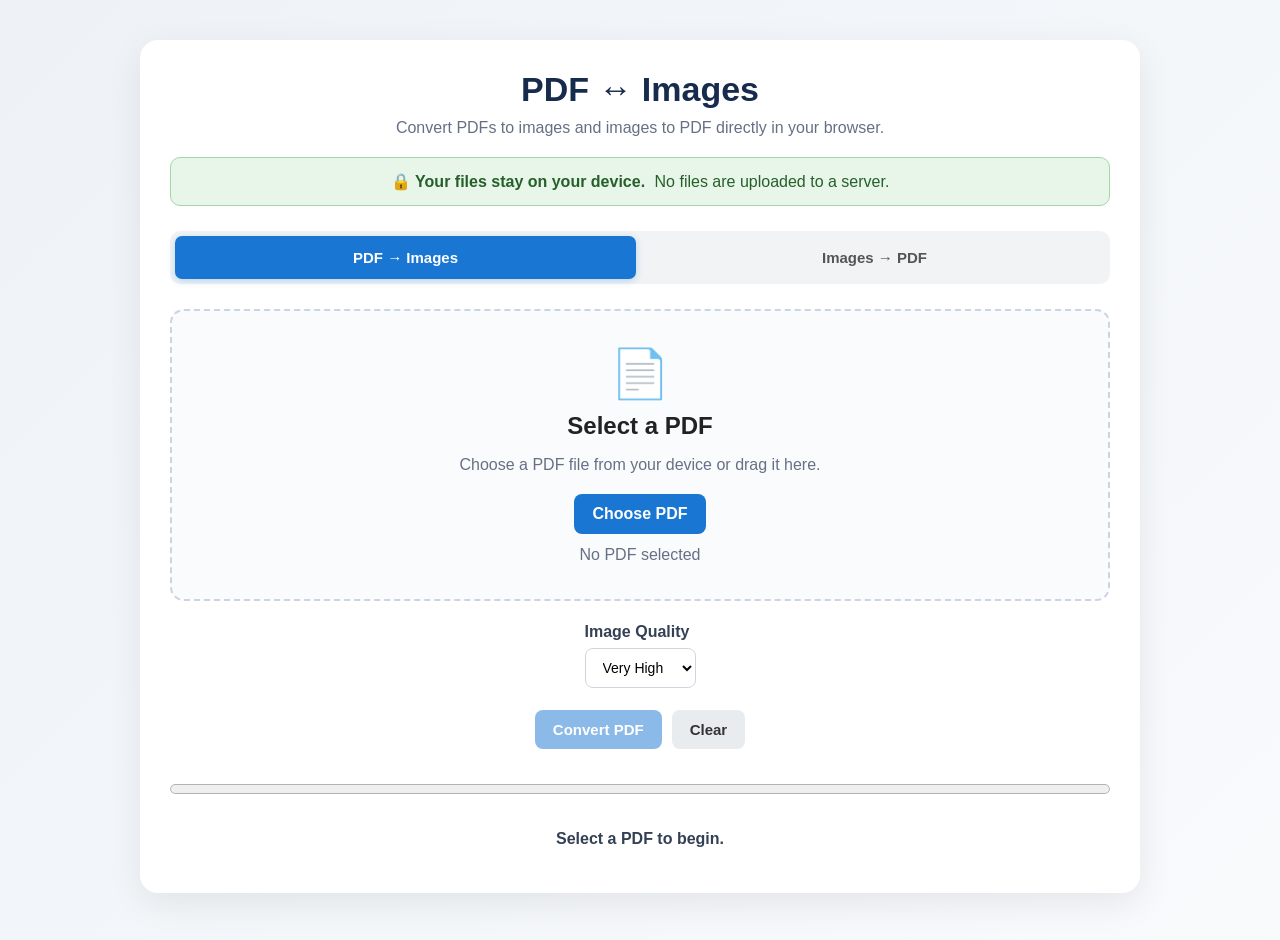
==== converter.html @ 0f1dabae "Adding a option for PDF to IMG, & vice versa" ====
<!doctype html>
<html lang="en">
  <head>
    <meta charset="UTF-8" />
    <meta name="viewport" content="width=device-width, initial-scale=1.0" />

    <title>PDF ↔ Images — Offline Converter</title>

    <link rel="stylesheet" href="./converter.css" />
  </head>

  <body>
    <div class="container">
      <header>
        <h1>PDF ↔ Images</h1>

        <p class="subtitle">
          Convert PDFs to images and images to PDF directly in your browser.
        </p>

        <div class="privacy">
          🔒 <strong>Your files stay on your device.</strong>
          <span>No files are uploaded to a server.</span>
        </div>
      </header>

      <!-- MODE TABS -->

      <div class="tabs">
        <button class="tab active" id="pdfToImagesTab">PDF → Images</button>

        <button class="tab" id="imagesToPdfTab">Images → PDF</button>
      </div>

      <!-- ========================================= -->
      <!-- PDF TO IMAGES -->
      <!-- ========================================= -->

      <section id="pdfToImagesSection">
        <div class="upload-box pdf-drop-zone" id="pdfDropZone">
          <div class="upload-icon">📄</div>

          <h2>Select a PDF</h2>

          <p>Choose a PDF file from your device or drag it here.</p>

          <input type="file" id="pdfFile" accept="application/pdf" />

          <label for="pdfFile" class="file-button">Choose PDF</label>

          <div id="pdfFileName" class="file-name">No PDF selected</div>
        </div>

        <div class="settings">
          <label>
            Image Quality

            <select id="scale">
              <option value="1">Normal</option>

              <option value="1.5">High</option>

              <option value="2" selected>Very High</option>

              <option value="3">Ultra High</option>
            </select>
          </label>
        </div>

        <div class="actions">
          <button id="convertBtn" class="primary" disabled>Convert PDF</button>

          <button id="clearBtn" class="secondary">Clear</button>
        </div>

        <progress id="progress" value="0" max="100"></progress>

        <div id="status">Select a PDF to begin.</div>

        <div id="output"></div>
      </section>

      <!-- ========================================= -->
      <!-- IMAGES TO PDF -->
      <!-- ========================================= -->

      <section id="imagesToPdfSection" class="hidden">
        <div class="upload-box image-drop-zone" id="imageDropZone">
          <div class="upload-icon">🖼️</div>

          <h2>Drop Images Here</h2>

          <p>
            Drag and drop your images here, or choose files from your device.
          </p>

          <input
            type="file"
            id="imageFiles"
            accept="image/png,image/jpeg,image/webp"
            multiple
          />

          <label for="imageFiles" class="file-button"> Choose Images </label>

          <div id="imageFileName" class="file-name">No images selected</div>
        </div>

        <!-- IMAGE PDF SETTINGS -->

        <div class="pdf-settings">
          <div class="setting">
            <label for="pageSize"> Page Size </label>

            <select id="pageSize">
              <option value="a4" selected>A4</option>

              <option value="letter">Letter</option>

              <option value="original">Original Image Size</option>
            </select>
          </div>

          <div class="setting">
            <label for="orientation"> Orientation </label>

            <select id="orientation">
              <option value="auto" selected>Auto</option>

              <option value="portrait">Portrait</option>

              <option value="landscape">Landscape</option>
            </select>
          </div>

          <div class="setting">
            <label for="margin"> Margin </label>

            <select id="margin">
              <option value="0">0 mm</option>

              <option value="5">5 mm</option>

              <option value="10" selected>10 mm</option>

              <option value="15">15 mm</option>

              <option value="20">20 mm</option>
            </select>
          </div>
        </div>

        <!-- IMAGE PREVIEWS -->

        <div class="image-list-header">
          <h2>
            Images
            <span id="imageCount">0</span>
          </h2>

          <p>Drag images to change their order.</p>
        </div>

        <div id="imageList" class="image-list">
          <div class="empty-images">No images selected.</div>
        </div>

        <div class="actions">
          <button id="createPdfBtn" class="primary" disabled>Create PDF</button>

          <button id="clearImagesBtn" class="secondary">Clear</button>
        </div>

        <div id="imagePdfStatus" class="status">Select images to begin.</div>
      </section>
    </div>

    <!-- jsPDF -->
    <script src="./lib/jspdf.umd.min.js"></script>

    <!-- Application -->
    <script type="module" src="./converter.js"></script>
  </body>
</html>
---- converter.css ----
* {
  box-sizing: border-box;
}

body {
  margin: 0;
  font-family: Arial, Helvetica, sans-serif;

  background: linear-gradient(135deg, #eef2f7, #f8fafc);

  color: #222;

  min-height: 100vh;
}

.container {
  width: min(100% - 30px, 1000px);

  margin: 40px auto;

  background: white;

  border-radius: 18px;

  padding: 30px;

  box-shadow: 0 10px 35px rgba(0, 0, 0, 0.08);
}

/* HEADER */

header {
  text-align: center;

  margin-bottom: 25px;
}

h1 {
  margin: 0;

  font-size: 34px;

  color: #172b4d;
}

.subtitle {
  margin: 10px 0 20px;

  color: #667085;
}

.privacy {
  background: #e8f5e9;

  border: 1px solid #a5d6a7;

  padding: 14px;

  border-radius: 10px;

  color: #256029;
}

.privacy span {
  margin-left: 5px;
}

/* TABS */

.tabs {
  display: flex;

  gap: 8px;

  padding: 5px;

  background: #f1f3f5;

  border-radius: 10px;

  margin-bottom: 25px;
}

.tab {
  flex: 1;

  border: none;

  background: transparent;

  color: #555;

  padding: 13px;

  border-radius: 7px;

  font-size: 15px;

  font-weight: bold;

  cursor: pointer;
}

.tab.active {
  background: #1976d2;

  color: white;

  box-shadow: 0 2px 7px rgba(25, 118, 210, 0.25);
}

/* UPLOAD BOX */

.upload-box {
  border: 2px dashed #cbd5e1;

  border-radius: 14px;

  padding: 35px 20px;

  text-align: center;

  background: #fafbfc;

  transition: 0.2s;
}

.upload-box:hover {
  border-color: #1976d2;

  background: #f8fbff;
}

.upload-icon {
  font-size: 48px;

  margin-bottom: 10px;
}

.upload-box h2 {
  margin: 5px 0 8px;
}

.upload-box p {
  color: #667085;

  margin-bottom: 20px;
}

/* HIDE NATIVE FILE INPUT */

input[type="file"] {
  display: none;
}

.file-button {
  display: inline-block;

  padding: 11px 18px;

  border-radius: 8px;

  background: #1976d2;

  color: white;

  font-weight: bold;

  cursor: pointer;
}

.file-button:hover {
  background: #125ca8;
}

.file-name {
  margin-top: 12px;

  color: #667085;

  word-break: break-word;
}

/* SETTINGS */

.settings,
.pdf-settings {
  display: flex;

  flex-wrap: wrap;

  justify-content: center;

  gap: 15px;

  margin: 22px 0;
}

.setting,
.settings label {
  display: flex;

  flex-direction: column;

  gap: 7px;

  font-weight: bold;

  color: #344054;
}

select {
  padding: 10px 13px;

  border: 1px solid #d0d5dd;

  border-radius: 8px;

  background: white;

  font-size: 14px;
}

/* BUTTONS */

.actions {
  display: flex;

  justify-content: center;

  gap: 10px;

  margin: 20px 0;

  flex-wrap: wrap;
}

button {
  font-family: inherit;
}

.primary,
.secondary {
  border: none;

  padding: 11px 18px;

  border-radius: 8px;

  font-size: 15px;

  font-weight: bold;

  cursor: pointer;
}

.primary {
  background: #1976d2;

  color: white;
}

.primary:hover {
  background: #125ca8;
}

.secondary {
  background: #e9ecef;

  color: #333;
}

.secondary:hover {
  background: #dfe3e7;
}

button:disabled {
  opacity: 0.5;

  cursor: not-allowed;
}

/* PROGRESS */

progress {
  width: 100%;

  height: 20px;

  margin: 10px 0 15px;

  accent-color: #1976d2;
}

/* STATUS */

#status,
.status {
  text-align: center;

  margin: 15px 0;

  font-weight: bold;

  color: #344054;
}

/* PDF OUTPUT */

.page {
  border: 1px solid #e0e0e0;

  border-radius: 10px;

  margin: 15px 0;

  padding: 15px;

  background: #fafafa;
}

.page-title {
  font-weight: bold;

  margin-bottom: 10px;

  color: #344054;
}

.page img {
  max-width: 100%;

  display: block;

  margin: auto;

  border: 1px solid #ddd;
}

.download {
  display: inline-block;

  margin-top: 12px;

  padding: 9px 13px;

  background: #388e3c;

  color: white;

  text-decoration: none;

  border-radius: 6px;

  font-weight: bold;
}

.download:hover {
  background: #2e7d32;
}

/* IMAGE LIST */

.image-list-header {
  margin-top: 30px;

  text-align: center;
}

.image-list-header h2 {
  margin-bottom: 5px;
}

.image-list-header p {
  color: #667085;
}

#imageCount {
  display: inline-flex;

  justify-content: center;

  align-items: center;

  min-width: 27px;

  height: 27px;

  padding: 0 7px;

  border-radius: 50%;

  background: #1976d2;

  color: white;

  font-size: 13px;
}

.image-list {
  display: grid;

  grid-template-columns: repeat(auto-fill, minmax(190px, 1fr));

  gap: 15px;

  margin-top: 20px;
}

.image-card {
  position: relative;

  background: #fff;

  border: 1px solid #ddd;

  border-radius: 10px;

  padding: 10px;

  cursor: grab;

  transition:
    transform 0.15s,
    box-shadow 0.15s;
}

.image-card:active {
  cursor: grabbing;
}

.image-card.dragging {
  opacity: 0.45;

  transform: scale(0.98);
}

.image-card:hover {
  box-shadow: 0 5px 15px rgba(0, 0, 0, 0.08);
}

.image-card img {
  width: 100%;

  height: 180px;

  object-fit: contain;

  background: #f5f5f5;

  border-radius: 7px;

  display: block;
}

.image-info {
  display: flex;

  justify-content: space-between;

  align-items: center;

  gap: 5px;

  margin-top: 9px;
}

.image-number {
  font-weight: bold;

  color: #344054;
}

.image-name {
  flex: 1;

  overflow: hidden;

  white-space: nowrap;

  text-overflow: ellipsis;

  color: #667085;

  font-size: 12px;
}

.remove-image {
  border: none;

  background: #ffebee;

  color: #c62828;

  width: 30px;

  height: 30px;

  border-radius: 6px;

  cursor: pointer;

  font-size: 16px;

  font-weight: bold;
}

.remove-image:hover {
  background: #ffcdd2;
}

.empty-images {
  grid-column: 1 / -1;

  text-align: center;

  padding: 35px;

  border: 1px dashed #ccc;

  border-radius: 10px;

  color: #888;
}

/* HIDDEN */

.hidden {
  display: none !important;
}

/* RESPONSIVE */

@media (max-width: 600px) {
  .container {
    margin: 15px auto;

    padding: 18px;
  }

  h1 {
    font-size: 28px;
  }

  .privacy span {
    display: block;

    margin-top: 5px;
  }

  .tabs {
    flex-direction: column;
  }

  .image-list {
    grid-template-columns: repeat(2, minmax(0, 1fr));
  }

  .image-card img {
    height: 140px;
  }
}

/* ==========================================
   IMAGE DRAG & DROP
   ========================================== */

.image-drop-zone {
  transition:
    border-color 0.2s ease,
    background-color 0.2s ease,
    transform 0.2s ease;
}

.image-drop-zone.drag-over {
  border-color: #1976d2;

  background: #eaf4ff;

  transform: scale(1.01);

  box-shadow: 0 0 0 4px rgba(25, 118, 210, 0.1);
}

.image-drop-zone.drag-over .upload-icon {
  transform: scale(1.15);
}

.image-drop-zone .upload-icon {
  transition: transform 0.2s ease;
}

.rotation-label {
  min-width: 42px;
  text-align: center;
  font-size: 12px;
  color: #666;
  font-weight: bold;
}

.rotate-image {
  width: 32px;
  height: 32px;
  padding: 0;
  border: none;
  border-radius: 6px;
  background: #1976d2;
  color: white;
  font-size: 20px;
  cursor: pointer;
  display: flex;
  align-items: center;
  justify-content: center;
}

.rotate-image:hover {
  background: #125ca8;
}

.remove-image {
  width: 32px;
  height: 32px;
}

/* ==========================================
   PDF DRAG & DROP
   ========================================== */

.pdf-drop-zone {
  transition:
    border-color 0.2s ease,
    background-color 0.2s ease,
    transform 0.2s ease,
    box-shadow 0.2s ease;
}

.pdf-drop-zone.drag-over {
  border-color: #1976d2;
  background: #eaf4ff;
  transform: scale(1.01);
  box-shadow: 0 0 0 4px rgba(25, 118, 210, 0.1);
}

.pdf-drop-zone.drag-over .upload-icon {
  transform: scale(1.15);
}

.pdf-drop-zone .upload-icon {
  transition: transform 0.2s ease;
}
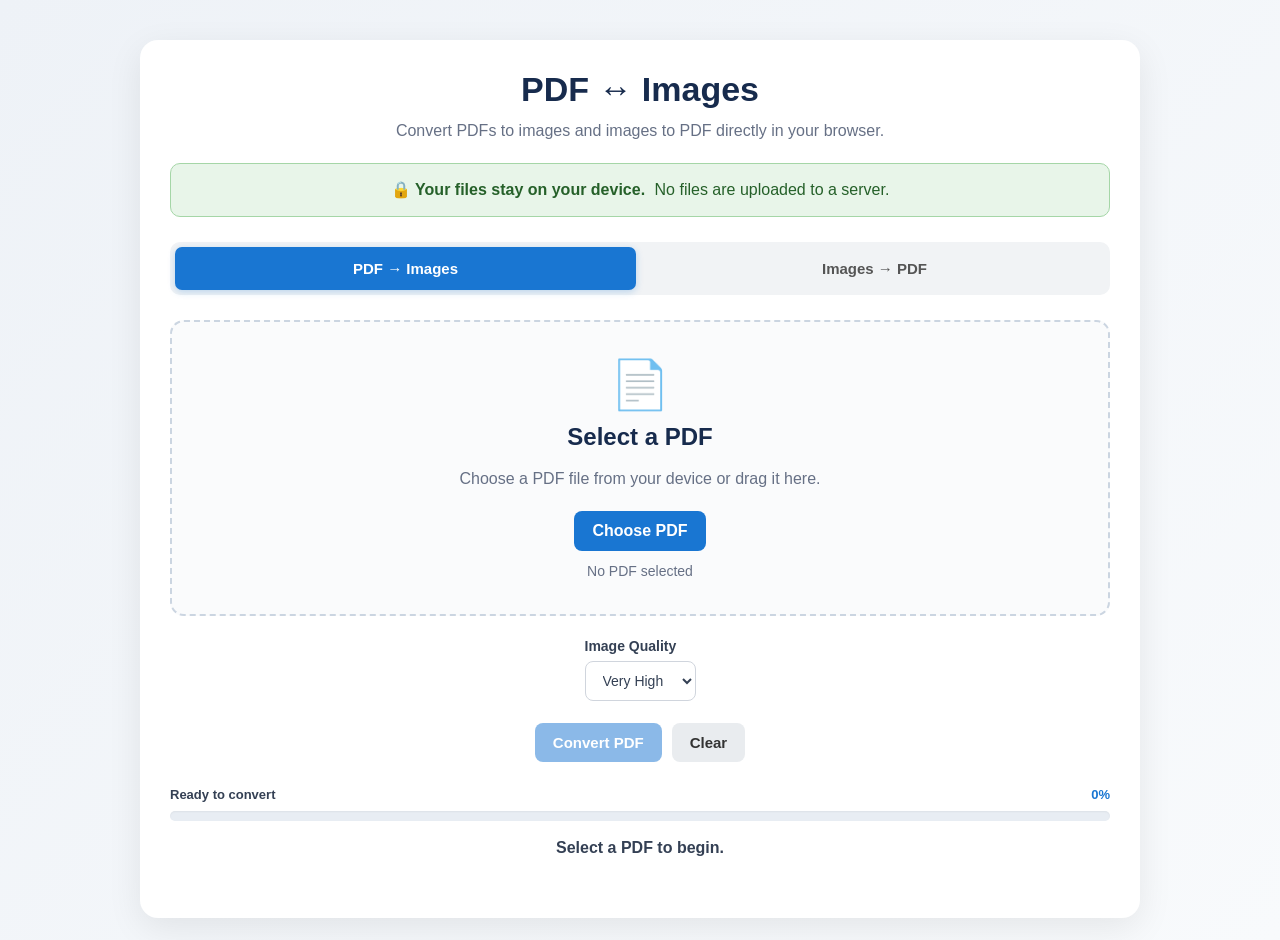
==== commit ca00b4f8: "Added Crop Options. v3.0.1" ====
--- a/converter.html
+++ b/converter.html
@@ -57,11 +57,8 @@
 
             <select id="scale">
               <option value="1">Normal</option>
-
               <option value="1.5">High</option>
-
               <option value="2" selected>Very High</option>
-
               <option value="3">Ultra High</option>
             </select>
           </label>
@@ -73,9 +70,18 @@
           <button id="clearBtn" class="secondary">Clear</button>
         </div>
 
-        <progress id="progress" value="0" max="100"></progress>
-
-        <div id="status">Select a PDF to begin.</div>
+        <div class="conversion-progress">
+          <div class="progress-header">
+            <span id="progressLabel">Ready to convert</span>
+            <span id="progressPercent">0%</span>
+          </div>
+
+          <div class="progress-track">
+            <div id="progressBar" class="progress-bar"></div>
+          </div>
+
+          <div id="status">Select a PDF to begin.</div>
+        </div>
 
         <div id="output"></div>
       </section>
@@ -110,41 +116,33 @@
 
         <div class="pdf-settings">
           <div class="setting">
-            <label for="pageSize"> Page Size </label>
+            <label for="pageSize">Page Size</label>
 
             <select id="pageSize">
               <option value="a4" selected>A4</option>
-
               <option value="letter">Letter</option>
-
               <option value="original">Original Image Size</option>
             </select>
           </div>
 
           <div class="setting">
-            <label for="orientation"> Orientation </label>
+            <label for="orientation">Orientation</label>
 
             <select id="orientation">
               <option value="auto" selected>Auto</option>
-
               <option value="portrait">Portrait</option>
-
               <option value="landscape">Landscape</option>
             </select>
           </div>
 
           <div class="setting">
-            <label for="margin"> Margin </label>
+            <label for="margin">Margin</label>
 
             <select id="margin">
-              <option value="0">0 mm</option>
-
+              <option value="0" selected>0 mm</option>
               <option value="5">5 mm</option>
-
-              <option value="10" selected>10 mm</option>
-
+              <option value="10">10 mm</option>
               <option value="15">15 mm</option>
-
               <option value="20">20 mm</option>
             </select>
           </div>
@@ -158,7 +156,10 @@
             <span id="imageCount">0</span>
           </h2>
 
-          <p>Drag images to change their order.</p>
+          <p>
+            Drag images to change their order. Click <strong>Crop</strong> to
+            adjust the visible area.
+          </p>
         </div>
 
         <div id="imageList" class="image-list">
@@ -172,13 +173,173 @@
         </div>
 
         <div id="imagePdfStatus" class="status">Select images to begin.</div>
+
+        <div class="conversion-progress">
+          <div class="progress-header">
+            <span id="imageProgressLabel">Ready to create PDF</span>
+            <span id="imageProgressPercent">0%</span>
+          </div>
+
+          <div class="progress-track">
+            <div id="imageProgressBar" class="progress-bar"></div>
+          </div>
+
+          <div id="imageProgressStatus">Select images to begin.</div>
+        </div>
+
+        <!-- ========================================= -->
+        <!-- GENERATED PDF PREVIEW -->
+        <!-- ========================================= -->
+
+        <section id="pdfResultSection" class="pdf-result-section hidden">
+          <div class="pdf-result-header">
+            <h2>PDF Preview</h2>
+
+            <p id="resultDescription">
+              Check the generated PDF before downloading.
+            </p>
+          </div>
+
+          <div id="pdfViewer" class="pdf-viewer"></div>
+
+          <div class="pdf-result-actions">
+            <button id="downloadPdfButton" class="primary">
+              ↓ Download PDF
+            </button>
+
+            <button id="editPdfButton" class="secondary">← Make Changes</button>
+          </div>
+        </section>
       </section>
     </div>
 
+    <!-- ========================================= -->
+    <!-- CROP MODAL -->
+    <!-- ========================================= -->
+
+    <div id="cropModal" class="modal hidden">
+      <div class="modal-backdrop"></div>
+
+      <div class="crop-modal">
+        <div class="modal-header">
+          <div>
+            <h2>Crop Image</h2>
+            <p id="cropImageName">Adjust the crop area.</p>
+          </div>
+
+          <button id="closeCropBtn" class="modal-close">×</button>
+        </div>
+
+        <div class="crop-help">
+          Drag the crop area or drag its corners and sides to resize it.
+        </div>
+
+        <div class="crop-stage">
+          <div id="cropImageWrap" class="crop-image-wrap">
+            <img id="cropImage" alt="Crop preview" />
+
+            <div id="cropBox" class="crop-box">
+              <div class="crop-grid"></div>
+
+              <div class="crop-handle crop-nw" data-handle="nw"></div>
+              <div class="crop-handle crop-n" data-handle="n"></div>
+              <div class="crop-handle crop-ne" data-handle="ne"></div>
+
+              <div class="crop-handle crop-w" data-handle="w"></div>
+              <div class="crop-handle crop-e" data-handle="e"></div>
+
+              <div class="crop-handle crop-sw" data-handle="sw"></div>
+              <div class="crop-handle crop-s" data-handle="s"></div>
+              <div class="crop-handle crop-se" data-handle="se"></div>
+            </div>
+          </div>
+        </div>
+
+        <div class="crop-actions">
+          <button id="resetCropBtn" class="secondary">Reset Crop</button>
+
+          <div>
+            <button id="cancelCropBtn" class="secondary">Cancel</button>
+
+            <button id="applyCropBtn" class="primary">Apply Crop</button>
+          </div>
+        </div>
+      </div>
+    </div>
+
+    <!-- ========================================= -->
+    <!-- PDF PREVIEW MODAL -->
+    <!-- ========================================= -->
+
+    <div id="pdfPreviewModal" class="modal hidden">
+      <div class="modal-backdrop"></div>
+
+      <div class="pdf-preview-modal">
+        <div class="modal-header">
+          <div>
+            <h2>PDF Preview</h2>
+
+            <p>Check how your PDF will look before downloading.</p>
+          </div>
+
+          <button id="closePdfPreviewBtn" class="modal-close">×</button>
+        </div>
+
+        <div id="pdfPreviewStatus" class="pdf-preview-status">
+          Preparing preview...
+        </div>
+
+        <div id="pdfPreviewPages" class="pdf-preview-pages"></div>
+
+        <div class="pdf-preview-actions">
+          <button id="editPdfBtn" class="secondary">← Edit Images</button>
+
+          <button id="downloadPdfBtn" class="primary">Download PDF</button>
+        </div>
+      </div>
+    </div>
+
     <!-- jsPDF -->
+
     <script src="./lib/jspdf.umd.min.js"></script>
 
     <!-- Application -->
+
     <script type="module" src="./converter.js"></script>
+
+    <script>
+      function sendHeight() {
+        const container = document.querySelector(".container");
+
+        if (!container) return;
+
+        const height = Math.ceil(container.getBoundingClientRect().height);
+
+        window.parent.postMessage(
+          {
+            type: "converter-height",
+            height: height,
+          },
+          "*",
+        );
+      }
+
+      window.addEventListener("load", () => {
+        sendHeight();
+
+        setTimeout(sendHeight, 100);
+        setTimeout(sendHeight, 500);
+      });
+
+      const container = document.querySelector(".container");
+
+      if (container) {
+        const observer = new ResizeObserver(() => {
+          sendHeight();
+        });
+
+        observer.observe(container);
+      }
+    </script>
   </body>
 </html>
--- a/converter.css
+++ b/converter.css
@@ -1,9 +1,18 @@
+/* ============================================================
+   GLOBAL
+   ============================================================ */
+
 * {
   box-sizing: border-box;
 }
 
+html {
+  scroll-behavior: smooth;
+}
+
 body {
   margin: 0;
+
   font-family: Arial, Helvetica, sans-serif;
 
   background: linear-gradient(135deg, #eef2f7, #f8fafc);
@@ -12,6 +21,14 @@
 
   min-height: 100vh;
 }
+
+body.modal-open {
+  overflow: hidden;
+}
+
+/* ============================================================
+   MAIN CONTAINER
+   ============================================================ */
 
 .container {
   width: min(100% - 30px, 1000px);
@@ -27,7 +44,9 @@
   box-shadow: 0 10px 35px rgba(0, 0, 0, 0.08);
 }
 
-/* HEADER */
+/* ============================================================
+   HEADER
+   ============================================================ */
 
 header {
   text-align: center;
@@ -47,6 +66,8 @@
   margin: 10px 0 20px;
 
   color: #667085;
+
+  line-height: 1.5;
 }
 
 .privacy {
@@ -59,13 +80,17 @@
   border-radius: 10px;
 
   color: #256029;
+
+  line-height: 1.5;
 }
 
 .privacy span {
   margin-left: 5px;
 }
 
-/* TABS */
+/* ============================================================
+   TABS
+   ============================================================ */
 
 .tabs {
   display: flex;
@@ -99,6 +124,22 @@
   font-weight: bold;
 
   cursor: pointer;
+
+  transition:
+    background 0.2s ease,
+    color 0.2s ease,
+    box-shadow 0.2s ease,
+    transform 0.15s ease;
+}
+
+.tab:hover {
+  color: #1976d2;
+
+  background: #e8f1fb;
+}
+
+.tab:active {
+  transform: scale(0.98);
 }
 
 .tab.active {
@@ -109,7 +150,15 @@
   box-shadow: 0 2px 7px rgba(25, 118, 210, 0.25);
 }
 
-/* UPLOAD BOX */
+.tab.active:hover {
+  color: white;
+
+  background: #1976d2;
+}
+
+/* ============================================================
+   UPLOAD BOX
+   ============================================================ */
 
 .upload-box {
   border: 2px dashed #cbd5e1;
@@ -122,32 +171,50 @@
 
   background: #fafbfc;
 
-  transition: 0.2s;
+  transition:
+    border-color 0.2s ease,
+    background-color 0.2s ease,
+    transform 0.2s ease,
+    box-shadow 0.2s ease;
 }
 
 .upload-box:hover {
   border-color: #1976d2;
 
   background: #f8fbff;
+
+  box-shadow: 0 5px 20px rgba(25, 118, 210, 0.05);
 }
 
 .upload-icon {
   font-size: 48px;
 
   margin-bottom: 10px;
+
+  transition: transform 0.2s ease;
+}
+
+.upload-box:hover .upload-icon {
+  transform: translateY(-3px) scale(1.05);
 }
 
 .upload-box h2 {
   margin: 5px 0 8px;
+
+  color: #172b4d;
 }
 
 .upload-box p {
   color: #667085;
 
   margin-bottom: 20px;
-}
-
-/* HIDE NATIVE FILE INPUT */
+
+  line-height: 1.5;
+}
+
+/* ============================================================
+   FILE INPUT
+   ============================================================ */
 
 input[type="file"] {
   display: none;
@@ -167,10 +234,23 @@
   font-weight: bold;
 
   cursor: pointer;
+
+  transition:
+    background 0.2s ease,
+    transform 0.15s ease,
+    box-shadow 0.2s ease;
 }
 
 .file-button:hover {
   background: #125ca8;
+
+  box-shadow: 0 4px 10px rgba(25, 118, 210, 0.2);
+
+  transform: translateY(-1px);
+}
+
+.file-button:active {
+  transform: translateY(0);
 }
 
 .file-name {
@@ -179,9 +259,13 @@
   color: #667085;
 
   word-break: break-word;
-}
-
-/* SETTINGS */
+
+  font-size: 14px;
+}
+
+/* ============================================================
+   SETTINGS
+   ============================================================ */
 
 .settings,
 .pdf-settings {
@@ -207,6 +291,8 @@
   font-weight: bold;
 
   color: #344054;
+
+  font-size: 14px;
 }
 
 select {
@@ -219,9 +305,27 @@
   background: white;
 
   font-size: 14px;
-}
-
-/* BUTTONS */
+
+  color: #344054;
+
+  cursor: pointer;
+
+  outline: none;
+
+  transition:
+    border-color 0.2s ease,
+    box-shadow 0.2s ease;
+}
+
+select:focus {
+  border-color: #1976d2;
+
+  box-shadow: 0 0 0 3px rgba(25, 118, 210, 0.1);
+}
+
+/* ============================================================
+   BUTTONS
+   ============================================================ */
 
 .actions {
   display: flex;
@@ -252,6 +356,11 @@
   font-weight: bold;
 
   cursor: pointer;
+
+  transition:
+    background 0.2s ease,
+    transform 0.15s ease,
+    box-shadow 0.2s ease;
 }
 
 .primary {
@@ -260,8 +369,16 @@
   color: white;
 }
 
-.primary:hover {
+.primary:hover:not(:disabled) {
   background: #125ca8;
+
+  transform: translateY(-1px);
+
+  box-shadow: 0 4px 10px rgba(25, 118, 210, 0.2);
+}
+
+.primary:active:not(:disabled) {
+  transform: translateY(0);
 }
 
 .secondary {
@@ -270,29 +387,118 @@
   color: #333;
 }
 
-.secondary:hover {
+.secondary:hover:not(:disabled) {
   background: #dfe3e7;
+
+  transform: translateY(-1px);
 }
 
 button:disabled {
   opacity: 0.5;
 
   cursor: not-allowed;
-}
-
-/* PROGRESS */
-
-progress {
+
+  transform: none !important;
+
+  box-shadow: none !important;
+}
+
+/* ============================================================
+   CONVERSION PROGRESS
+   ============================================================ */
+
+.conversion-progress {
+  margin: 25px 0 10px;
+}
+
+.progress-header {
+  display: flex;
+
+  align-items: center;
+
+  justify-content: space-between;
+
+  gap: 15px;
+
+  margin-bottom: 9px;
+
+  font-size: 13px;
+
+  font-weight: 700;
+
+  color: #344054;
+}
+
+#progressPercent {
+  color: #1976d2;
+
+  font-variant-numeric: tabular-nums;
+
+  min-width: 38px;
+
+  text-align: right;
+}
+
+.progress-track {
+  position: relative;
+
   width: 100%;
 
-  height: 20px;
-
-  margin: 10px 0 15px;
-
-  accent-color: #1976d2;
-}
-
-/* STATUS */
+  height: 10px;
+
+  overflow: hidden;
+
+  border-radius: 999px;
+
+  background: #e8edf3;
+
+  box-shadow: inset 0 1px 2px rgba(0, 0, 0, 0.05);
+}
+
+.progress-bar {
+  position: relative;
+
+  width: 0;
+
+  height: 100%;
+
+  border-radius: inherit;
+
+  background: linear-gradient(90deg, #1565c0, #1976d2, #42a5f5, #1976d2);
+
+  background-size: 200% 100%;
+
+  transition: width 0.35s cubic-bezier(0.22, 1, 0.36, 1);
+
+  animation: progressShimmer 1.5s linear infinite;
+}
+
+.progress-bar::after {
+  content: "";
+
+  position: absolute;
+
+  top: 0;
+
+  bottom: 0;
+
+  width: 70px;
+
+  background: linear-gradient(
+    90deg,
+    transparent,
+    rgba(255, 255, 255, 0.45),
+    transparent
+  );
+
+  transform: translateX(-100%);
+
+  animation: progressGlow 1.2s linear infinite;
+}
+
+/* ============================================================
+   STATUS
+   ============================================================ */
 
 #status,
 .status {
@@ -303,63 +509,319 @@
   font-weight: bold;
 
   color: #344054;
-}
-
-/* PDF OUTPUT */
-
-.page {
-  border: 1px solid #e0e0e0;
-
-  border-radius: 10px;
-
-  margin: 15px 0;
-
-  padding: 15px;
-
-  background: #fafafa;
-}
-
-.page-title {
+
+  min-height: 22px;
+
+  line-height: 1.5;
+}
+
+.rendering-status {
+  display: inline-flex;
+
+  align-items: center;
+
+  justify-content: center;
+
+  gap: 8px;
+}
+
+.rendering-dot {
+  width: 8px;
+
+  height: 8px;
+
+  border-radius: 50%;
+
+  background: #1976d2;
+
+  animation: renderingPulse 1s ease-in-out infinite;
+}
+
+.success-status {
+  display: inline-flex;
+
+  align-items: center;
+
+  justify-content: center;
+
+  gap: 8px;
+
+  color: #2e7d32;
+}
+
+.success-icon {
+  display: inline-flex;
+
+  align-items: center;
+
+  justify-content: center;
+
+  width: 24px;
+
+  height: 24px;
+
+  border-radius: 50%;
+
+  background: #e8f5e9;
+
+  color: #2e7d32;
+
+  font-size: 14px;
+
+  animation: successPop 0.4s ease;
+}
+
+.error-status {
+  color: #c62828;
+}
+
+/* ============================================================
+   PDF → IMAGES OUTPUT
+   ============================================================ */
+
+#output {
+  display: grid;
+
+  grid-template-columns: repeat(auto-fill, minmax(230px, 1fr));
+
+  gap: 20px;
+
+  margin-top: 28px;
+
+  align-items: start;
+}
+
+.pdf-page-card {
+  position: relative;
+
+  overflow: hidden;
+
+  background: #ffffff;
+
+  border: 1px solid #e4e7ec;
+
+  border-radius: 16px;
+
+  box-shadow:
+    0 2px 6px rgba(16, 24, 40, 0.04),
+    0 8px 20px rgba(16, 24, 40, 0.05);
+
+  opacity: 0;
+
+  transform: translateY(18px) scale(0.97);
+
+  animation: pageCardIn 0.45s cubic-bezier(0.22, 1, 0.36, 1) forwards;
+
+  animation-delay: var(--animation-delay, 0ms);
+
+  transition:
+    transform 0.25s ease,
+    box-shadow 0.25s ease,
+    border-color 0.25s ease;
+}
+
+.pdf-page-card:hover {
+  transform: translateY(-5px);
+
+  border-color: #b7d7f7;
+
+  box-shadow:
+    0 8px 18px rgba(25, 118, 210, 0.08),
+    0 18px 35px rgba(16, 24, 40, 0.1);
+}
+
+.pdf-page-preview {
+  position: relative;
+
+  min-height: 300px;
+
+  padding: 14px;
+
+  display: flex;
+
+  align-items: center;
+
+  justify-content: center;
+
+  background: linear-gradient(135deg, #f8fafc, #eef2f7);
+
+  overflow: hidden;
+}
+
+.pdf-page-preview img {
+  display: block;
+
+  width: 100%;
+
+  max-height: 330px;
+
+  object-fit: contain;
+
+  background: white;
+
+  border-radius: 5px;
+
+  box-shadow: 0 2px 7px rgba(0, 0, 0, 0.12);
+
+  transition:
+    transform 0.3s ease,
+    box-shadow 0.3s ease;
+}
+
+.pdf-page-badge {
+  position: absolute;
+
+  top: 22px;
+
+  left: 22px;
+
+  padding: 5px 8px;
+
+  border-radius: 6px;
+
+  background: rgba(23, 43, 77, 0.88);
+
+  color: white;
+
+  font-size: 10px;
+
+  font-weight: 800;
+
+  letter-spacing: 0.7px;
+
+  backdrop-filter: blur(5px);
+
+  box-shadow: 0 2px 6px rgba(0, 0, 0, 0.12);
+}
+
+.pdf-page-overlay {
+  position: absolute;
+
+  inset: 0;
+
+  display: flex;
+
+  align-items: center;
+
+  justify-content: center;
+
+  background: rgba(23, 43, 77, 0.35);
+
+  color: white;
+
+  font-size: 14px;
+
   font-weight: bold;
 
-  margin-bottom: 10px;
-
-  color: #344054;
-}
-
-.page img {
-  max-width: 100%;
-
-  display: block;
-
-  margin: auto;
-
-  border: 1px solid #ddd;
-}
-
-.download {
-  display: inline-block;
-
-  margin-top: 12px;
-
-  padding: 9px 13px;
-
-  background: #388e3c;
+  opacity: 0;
+
+  transition: opacity 0.25s ease;
+
+  pointer-events: none;
+}
+
+.pdf-page-card:hover .pdf-page-overlay {
+  opacity: 1;
+}
+
+.pdf-page-info {
+  padding: 13px 14px 8px;
+}
+
+.pdf-page-title {
+  display: flex;
+
+  align-items: center;
+
+  gap: 7px;
+
+  font-size: 14px;
+
+  font-weight: 700;
+
+  color: #172b4d;
+}
+
+.pdf-page-subtitle {
+  margin-top: 4px;
+
+  color: #98a2b3;
+
+  font-size: 11px;
+}
+
+.page-check {
+  display: inline-flex;
+
+  align-items: center;
+
+  justify-content: center;
+
+  flex-shrink: 0;
+
+  width: 19px;
+
+  height: 19px;
+
+  border-radius: 50%;
+
+  background: #e8f5e9;
+
+  color: #2e7d32;
+
+  font-size: 11px;
+
+  animation: checkPop 0.35s ease;
+}
+
+.pdf-download {
+  display: flex;
+
+  align-items: center;
+
+  justify-content: center;
+
+  gap: 7px;
+
+  margin: 4px 14px 14px;
+
+  padding: 10px;
+
+  border-radius: 9px;
+
+  background: #1976d2;
 
   color: white;
 
   text-decoration: none;
 
-  border-radius: 6px;
-
-  font-weight: bold;
-}
-
-.download:hover {
-  background: #2e7d32;
-}
-
-/* IMAGE LIST */
+  font-size: 13px;
+
+  font-weight: 700;
+
+  transition:
+    background 0.2s ease,
+    transform 0.2s ease,
+    box-shadow 0.2s ease;
+}
+
+.pdf-download:hover {
+  background: #125ca8;
+
+  transform: translateY(-1px);
+
+  box-shadow: 0 4px 10px rgba(25, 118, 210, 0.25);
+}
+
+.pdf-download span {
+  font-size: 17px;
+
+  line-height: 1;
+}
+
+/* ============================================================
+   IMAGE → PDF HEADER
+   ============================================================ */
 
 .image-list-header {
   margin-top: 30px;
@@ -369,10 +831,14 @@
 
 .image-list-header h2 {
   margin-bottom: 5px;
+
+  color: #172b4d;
 }
 
 .image-list-header p {
   color: #667085;
+
+  line-height: 1.5;
 }
 
 #imageCount {
@@ -395,7 +861,13 @@
   color: white;
 
   font-size: 13px;
-}
+
+  box-shadow: 0 2px 5px rgba(25, 118, 210, 0.2);
+}
+
+/* ============================================================
+   IMAGE LIST
+   ============================================================ */
 
 .image-list {
   display: grid;
@@ -421,8 +893,9 @@
   cursor: grab;
 
   transition:
-    transform 0.15s,
-    box-shadow 0.15s;
+    transform 0.15s ease,
+    box-shadow 0.15s ease,
+    border-color 0.15s ease;
 }
 
 .image-card:active {
@@ -432,11 +905,15 @@
 .image-card.dragging {
   opacity: 0.45;
 
-  transform: scale(0.98);
+  transform: scale(0.98) rotate(1deg);
 }
 
 .image-card:hover {
+  border-color: #b7d7f7;
+
   box-shadow: 0 5px 15px rgba(0, 0, 0, 0.08);
+
+  transform: translateY(-2px);
 }
 
 .image-card img {
@@ -485,17 +962,113 @@
   font-size: 12px;
 }
 
+.rotation-label {
+  min-width: 42px;
+
+  text-align: center;
+
+  font-size: 12px;
+
+  color: #666;
+
+  font-weight: bold;
+}
+
+/* ============================================================
+   CROP BUTTON
+   ============================================================ */
+
+.crop-image {
+  width: 32px;
+
+  height: 32px;
+
+  padding: 0;
+
+  border: none;
+
+  border-radius: 6px;
+
+  background: #7b61c9;
+
+  color: white;
+
+  font-size: 17px;
+
+  cursor: pointer;
+
+  display: flex;
+
+  align-items: center;
+
+  justify-content: center;
+
+  transition:
+    background 0.2s ease,
+    transform 0.2s ease;
+}
+
+.crop-image:hover {
+  background: #6248aa;
+
+  transform: scale(1.05);
+}
+
+/* ============================================================
+   ROTATE BUTTON
+   ============================================================ */
+
+.rotate-image {
+  width: 32px;
+
+  height: 32px;
+
+  padding: 0;
+
+  border: none;
+
+  border-radius: 6px;
+
+  background: #1976d2;
+
+  color: white;
+
+  font-size: 20px;
+
+  cursor: pointer;
+
+  display: flex;
+
+  align-items: center;
+
+  justify-content: center;
+
+  transition:
+    background 0.2s ease,
+    transform 0.2s ease;
+}
+
+.rotate-image:hover {
+  background: #125ca8;
+
+  transform: rotate(20deg);
+}
+
+/* ============================================================
+   REMOVE IMAGE
+   ============================================================ */
+
 .remove-image {
+  width: 32px;
+
+  height: 32px;
+
   border: none;
 
   background: #ffebee;
 
   color: #c62828;
 
-  width: 30px;
-
-  height: 30px;
-
   border-radius: 6px;
 
   cursor: pointer;
@@ -503,10 +1076,16 @@
   font-size: 16px;
 
   font-weight: bold;
+
+  transition:
+    background 0.2s ease,
+    transform 0.2s ease;
 }
 
 .remove-image:hover {
   background: #ffcdd2;
+
+  transform: scale(1.05);
 }
 
 .empty-images {
@@ -521,111 +1100,15 @@
   border-radius: 10px;
 
   color: #888;
-}
-
-/* HIDDEN */
-
-.hidden {
-  display: none !important;
-}
-
-/* RESPONSIVE */
-
-@media (max-width: 600px) {
-  .container {
-    margin: 15px auto;
-
-    padding: 18px;
-  }
-
-  h1 {
-    font-size: 28px;
-  }
-
-  .privacy span {
-    display: block;
-
-    margin-top: 5px;
-  }
-
-  .tabs {
-    flex-direction: column;
-  }
-
-  .image-list {
-    grid-template-columns: repeat(2, minmax(0, 1fr));
-  }
-
-  .image-card img {
-    height: 140px;
-  }
-}
-
-/* ==========================================
-   IMAGE DRAG & DROP
-   ========================================== */
-
-.image-drop-zone {
-  transition:
-    border-color 0.2s ease,
-    background-color 0.2s ease,
-    transform 0.2s ease;
-}
-
-.image-drop-zone.drag-over {
-  border-color: #1976d2;
-
-  background: #eaf4ff;
-
-  transform: scale(1.01);
-
-  box-shadow: 0 0 0 4px rgba(25, 118, 210, 0.1);
-}
-
-.image-drop-zone.drag-over .upload-icon {
-  transform: scale(1.15);
-}
-
-.image-drop-zone .upload-icon {
-  transition: transform 0.2s ease;
-}
-
-.rotation-label {
-  min-width: 42px;
-  text-align: center;
-  font-size: 12px;
-  color: #666;
-  font-weight: bold;
-}
-
-.rotate-image {
-  width: 32px;
-  height: 32px;
-  padding: 0;
-  border: none;
-  border-radius: 6px;
-  background: #1976d2;
-  color: white;
-  font-size: 20px;
-  cursor: pointer;
-  display: flex;
-  align-items: center;
-  justify-content: center;
-}
-
-.rotate-image:hover {
-  background: #125ca8;
-}
-
-.remove-image {
-  width: 32px;
-  height: 32px;
-}
-
-/* ==========================================
-   PDF DRAG & DROP
-   ========================================== */
-
+
+  background: #fafafa;
+}
+
+/* ============================================================
+   DRAG & DROP
+   ============================================================ */
+
+.image-drop-zone,
 .pdf-drop-zone {
   transition:
     border-color 0.2s ease,
@@ -634,17 +1117,1472 @@
     box-shadow 0.2s ease;
 }
 
+.image-drop-zone.drag-over,
 .pdf-drop-zone.drag-over {
   border-color: #1976d2;
+
   background: #eaf4ff;
+
   transform: scale(1.01);
+
   box-shadow: 0 0 0 4px rgba(25, 118, 210, 0.1);
 }
 
+.image-drop-zone.drag-over .upload-icon,
 .pdf-drop-zone.drag-over .upload-icon {
-  transform: scale(1.15);
-}
-
-.pdf-drop-zone .upload-icon {
-  transition: transform 0.2s ease;
-}+  transform: scale(1.15) translateY(-2px);
+}
+
+/* ============================================================
+   HIDDEN
+   ============================================================ */
+
+.hidden {
+  display: none !important;
+}
+
+/* ============================================================
+   MODAL
+   ============================================================ */
+
+.modal {
+  position: fixed;
+
+  inset: 0;
+
+  z-index: 9999;
+
+  display: flex;
+
+  align-items: center;
+
+  justify-content: center;
+
+  padding: 20px;
+}
+
+.modal-backdrop {
+  position: absolute;
+
+  inset: 0;
+
+  background: rgba(15, 23, 42, 0.72);
+
+  backdrop-filter: blur(5px);
+}
+
+/* ============================================================
+   CROP MODAL
+   ============================================================ */
+
+.crop-modal {
+  position: relative;
+
+  z-index: 1;
+
+  width: min(900px, 100%);
+
+  max-height: calc(100vh - 40px);
+
+  overflow: auto;
+
+  background: white;
+
+  border-radius: 16px;
+
+  box-shadow: 0 25px 70px rgba(0, 0, 0, 0.3);
+
+  padding: 22px;
+  width: 100vw;
+}
+
+.modal-header {
+  display: flex;
+
+  align-items: flex-start;
+
+  justify-content: space-between;
+
+  gap: 20px;
+
+  margin-bottom: 15px;
+}
+
+.modal-header h2 {
+  margin: 0;
+
+  color: #172b4d;
+}
+
+.modal-header p {
+  margin: 5px 0 0;
+
+  color: #667085;
+
+  font-size: 14px;
+}
+
+.modal-close {
+  flex-shrink: 0;
+
+  width: 38px;
+
+  height: 38px;
+
+  border: none;
+
+  border-radius: 8px;
+
+  background: #f1f3f5;
+
+  color: #344054;
+
+  font-size: 25px;
+
+  cursor: pointer;
+
+  line-height: 1;
+}
+
+.modal-close:hover {
+  background: #e2e5e8;
+}
+
+.crop-help {
+  text-align: center;
+
+  padding: 10px;
+
+  margin-bottom: 15px;
+
+  border-radius: 8px;
+
+  background: #f1f7ff;
+
+  color: #35618e;
+
+  font-size: 13px;
+}
+
+/* ============================================================
+   CROP STAGE
+   ============================================================ */
+
+.crop-stage {
+  min-height: 300px;
+
+  max-height: 65vh;
+
+  display: flex;
+
+  align-items: center;
+
+  justify-content: center;
+
+  overflow: auto;
+
+  padding: 15px;
+
+  background: repeating-conic-gradient(#f1f3f5 0% 25%, #ffffff 0% 50%) 50% /
+    20px 20px;
+
+  border-radius: 12px;
+}
+
+.crop-image-wrap {
+  position: relative;
+
+  display: inline-block;
+
+  max-width: 100%;
+
+  max-height: 60vh;
+
+  line-height: 0;
+}
+
+.crop-image-wrap img {
+  display: block;
+
+  max-width: 100%;
+
+  max-height: 60vh;
+
+  width: auto;
+
+  height: auto;
+
+  user-select: none;
+
+  -webkit-user-drag: none;
+}
+
+/* ============================================================
+   CROP BOX
+   ============================================================ */
+
+.crop-box {
+  position: absolute;
+
+  left: 0;
+
+  top: 0;
+
+  width: 100%;
+
+  height: 100%;
+
+  border: 2px solid #42a5f5;
+
+  background: rgba(25, 118, 210, 0.08);
+
+  cursor: move;
+
+  touch-action: none;
+
+  box-shadow: 0 0 0 9999px rgba(0, 0, 0, 0.48);
+}
+
+.crop-grid {
+  position: absolute;
+
+  inset: 0;
+
+  pointer-events: none;
+
+  background:
+    linear-gradient(
+      to right,
+      transparent 33.33%,
+      rgba(255, 255, 255, 0.5) 33.33%,
+      rgba(255, 255, 255, 0.5) calc(33.33% + 1px),
+      transparent calc(33.33% + 1px),
+      transparent 66.66%,
+      rgba(255, 255, 255, 0.5) 66.66%,
+      rgba(255, 255, 255, 0.5) calc(66.66% + 1px),
+      transparent calc(66.66% + 1px)
+    ),
+    linear-gradient(
+      to bottom,
+      transparent 33.33%,
+      rgba(255, 255, 255, 0.5) 33.33%,
+      rgba(255, 255, 255, 0.5) calc(33.33% + 1px),
+      transparent calc(33.33% + 1px),
+      transparent 66.66%,
+      rgba(255, 255, 255, 0.5) 66.66%,
+      rgba(255, 255, 255, 0.5) calc(66.66% + 1px),
+      transparent calc(66.66% + 1px)
+    );
+}
+
+/* ============================================================
+   CROP HANDLES
+   ============================================================ */
+
+.crop-handle {
+  position: absolute;
+
+  width: 14px;
+
+  height: 14px;
+
+  border: 2px solid white;
+
+  background: #1976d2;
+
+  border-radius: 3px;
+
+  box-shadow: 0 1px 4px rgba(0, 0, 0, 0.3);
+
+  z-index: 5;
+
+  touch-action: none;
+}
+
+.crop-nw {
+  left: -7px;
+  top: -7px;
+  cursor: nwse-resize;
+}
+
+.crop-n {
+  left: 50%;
+  top: -7px;
+  transform: translateX(-50%);
+  cursor: ns-resize;
+}
+
+.crop-ne {
+  right: -7px;
+  top: -7px;
+  cursor: nesw-resize;
+}
+
+.crop-w {
+  left: -7px;
+  top: 50%;
+  transform: translateY(-50%);
+  cursor: ew-resize;
+}
+
+.crop-e {
+  right: -7px;
+  top: 50%;
+  transform: translateY(-50%);
+  cursor: ew-resize;
+}
+
+.crop-sw {
+  left: -7px;
+  bottom: -7px;
+  cursor: nesw-resize;
+}
+
+.crop-s {
+  left: 50%;
+  bottom: -7px;
+  transform: translateX(-50%);
+  cursor: ns-resize;
+}
+
+.crop-se {
+  right: -7px;
+  bottom: -7px;
+  cursor: nwse-resize;
+}
+
+/* ============================================================
+   CROP ACTIONS
+   ============================================================ */
+
+.crop-actions {
+  display: flex;
+
+  justify-content: space-between;
+
+  align-items: center;
+
+  gap: 10px;
+
+  margin-top: 18px;
+}
+
+.crop-actions > div {
+  display: flex;
+
+  gap: 8px;
+}
+
+/* ============================================================
+   PDF PREVIEW MODAL
+   ============================================================ */
+
+.pdf-preview-modal {
+  position: relative;
+
+  z-index: 1;
+
+  width: min(1000px, 100%);
+
+  height: min(calc(100vh - 40px), 900px);
+
+  background: #f1f3f5;
+
+  border-radius: 16px;
+
+  box-shadow: 0 25px 70px rgba(0, 0, 0, 0.3);
+
+  display: flex;
+
+  flex-direction: column;
+
+  overflow: hidden;
+}
+
+.pdf-preview-modal .modal-header {
+  background: white;
+
+  padding: 18px 22px;
+
+  margin: 0;
+
+  border-bottom: 1px solid #e4e7ec;
+}
+
+.pdf-preview-status {
+  padding: 10px 20px;
+
+  text-align: center;
+
+  color: #667085;
+
+  font-size: 13px;
+
+  background: white;
+
+  border-bottom: 1px solid #e4e7ec;
+}
+
+.pdf-preview-pages {
+  flex: 1;
+
+  overflow: auto;
+
+  padding: 25px 20px;
+
+  display: flex;
+
+  flex-direction: column;
+
+  align-items: center;
+
+  gap: 25px;
+}
+
+/* ============================================================
+   PDF PREVIEW PAGE
+   ============================================================ */
+
+.pdf-preview-page {
+  position: relative;
+
+  width: min(720px, 90%);
+
+  max-width: 720px;
+
+  background: white;
+
+  border: 1px solid #d0d5dd;
+
+  box-shadow: 0 5px 20px rgba(0, 0, 0, 0.12);
+
+  overflow: hidden;
+
+  flex-shrink: 0;
+}
+
+.pdf-preview-page-number {
+  position: absolute;
+
+  top: 8px;
+
+  left: 8px;
+
+  z-index: 5;
+
+  padding: 4px 7px;
+
+  border-radius: 5px;
+
+  background: rgba(23, 43, 77, 0.85);
+
+  color: white;
+
+  font-size: 9px;
+
+  font-weight: 800;
+
+  letter-spacing: 0.5px;
+}
+
+.pdf-preview-page-content {
+  position: absolute;
+
+  inset: 0;
+
+  display: flex;
+
+  align-items: center;
+
+  justify-content: center;
+
+  padding: 3.78%;
+
+  background: white;
+}
+
+.pdf-preview-page-content img {
+  display: block;
+
+  object-fit: contain;
+
+  max-width: 100%;
+
+  max-height: 100%;
+
+  box-shadow: 0 1px 4px rgba(0, 0, 0, 0.08);
+}
+
+/* ============================================================
+   PDF PREVIEW ACTIONS
+   ============================================================ */
+
+.pdf-preview-actions {
+  display: flex;
+
+  align-items: center;
+
+  justify-content: space-between;
+
+  gap: 10px;
+
+  padding: 15px 20px;
+
+  background: white;
+
+  border-top: 1px solid #e4e7ec;
+}
+
+/* ============================================================
+   COMPLETE ANIMATION
+   ============================================================ */
+
+#output.conversion-complete {
+  animation: outputComplete 0.6s ease;
+}
+
+/* ============================================================
+   ANIMATIONS
+   ============================================================ */
+
+@keyframes pageCardIn {
+  from {
+    opacity: 0;
+
+    transform: translateY(18px) scale(0.97);
+  }
+
+  to {
+    opacity: 1;
+
+    transform: translateY(0) scale(1);
+  }
+}
+
+@keyframes checkPop {
+  0% {
+    transform: scale(0);
+  }
+
+  70% {
+    transform: scale(1.15);
+  }
+
+  100% {
+    transform: scale(1);
+  }
+}
+
+@keyframes successPop {
+  0% {
+    transform: scale(0);
+  }
+
+  70% {
+    transform: scale(1.15);
+  }
+
+  100% {
+    transform: scale(1);
+  }
+}
+
+@keyframes renderingPulse {
+  0%,
+  100% {
+    opacity: 0.35;
+
+    transform: scale(0.8);
+  }
+
+  50% {
+    opacity: 1;
+
+    transform: scale(1.2);
+  }
+}
+
+@keyframes progressShimmer {
+  0% {
+    background-position: 200% 0;
+  }
+
+  100% {
+    background-position: -200% 0;
+  }
+}
+
+@keyframes progressGlow {
+  0% {
+    transform: translateX(-100%);
+  }
+
+  100% {
+    transform: translateX(500%);
+  }
+}
+
+@keyframes outputComplete {
+  0% {
+    transform: scale(0.995);
+  }
+
+  50% {
+    transform: scale(1.005);
+  }
+
+  100% {
+    transform: scale(1);
+  }
+}
+
+/* ============================================================
+   RESPONSIVE
+   ============================================================ */
+
+@media (max-width: 700px) {
+  .container {
+    width: calc(100% - 20px);
+
+    margin: 15px auto;
+
+    padding: 18px;
+
+    border-radius: 14px;
+  }
+
+  h1 {
+    font-size: 28px;
+  }
+
+  .subtitle {
+    font-size: 14px;
+  }
+
+  .privacy {
+    font-size: 13px;
+  }
+
+  .privacy span {
+    display: block;
+
+    margin-top: 5px;
+
+    margin-left: 0;
+  }
+
+  .tabs {
+    flex-direction: column;
+  }
+
+  #output {
+    grid-template-columns: repeat(2, minmax(0, 1fr));
+
+    gap: 12px;
+  }
+
+  .pdf-page-preview {
+    min-height: 210px;
+
+    padding: 9px;
+  }
+
+  .pdf-page-preview img {
+    max-height: 230px;
+  }
+
+  .pdf-page-badge {
+    top: 14px;
+
+    left: 14px;
+
+    font-size: 9px;
+  }
+
+  .pdf-page-info {
+    padding: 10px 10px 6px;
+  }
+
+  .pdf-page-title {
+    font-size: 12px;
+  }
+
+  .pdf-page-subtitle {
+    font-size: 10px;
+  }
+
+  .pdf-download {
+    margin: 4px 10px 10px;
+
+    padding: 9px 6px;
+
+    font-size: 11px;
+  }
+
+  .image-list {
+    grid-template-columns: repeat(2, minmax(0, 1fr));
+  }
+
+  .image-card img {
+    height: 140px;
+  }
+
+  .crop-modal {
+    padding: 15px;
+
+    max-height: calc(100vh - 20px);
+  }
+
+  .crop-stage {
+    min-height: 250px;
+
+    padding: 10px;
+  }
+
+  .crop-image-wrap {
+    max-width: 100%;
+  }
+
+  .crop-image-wrap img {
+    max-width: 100%;
+  }
+
+  .crop-actions {
+    flex-direction: column;
+
+    align-items: stretch;
+  }
+
+  .crop-actions > div {
+    width: 100%;
+  }
+
+  .crop-actions button {
+    flex: 1;
+  }
+
+  .pdf-preview-modal {
+    width: 100%;
+
+    height: calc(100vh - 20px);
+
+    border-radius: 12px;
+  }
+
+  .pdf-preview-page {
+    width: 94%;
+  }
+
+  .pdf-preview-actions {
+    flex-direction: column-reverse;
+  }
+
+  .pdf-preview-actions button {
+    width: 100%;
+  }
+}
+
+/* ============================================================
+   SMALL MOBILE
+   ============================================================ */
+
+@media (max-width: 420px) {
+  #output {
+    grid-template-columns: 1fr;
+  }
+
+  .pdf-page-preview {
+    min-height: 280px;
+  }
+
+  .pdf-page-preview img {
+    max-height: 340px;
+  }
+
+  .image-list {
+    grid-template-columns: 1fr;
+  }
+
+  .image-card img {
+    height: 200px;
+  }
+
+  .actions {
+    flex-direction: column;
+  }
+
+  .primary,
+  .secondary {
+    width: 100%;
+  }
+
+  .image-info {
+    gap: 4px;
+  }
+
+  .image-number {
+    font-size: 12px;
+  }
+
+  .rotation-label {
+    min-width: 34px;
+
+    font-size: 10px;
+  }
+
+  .crop-image,
+  .rotate-image,
+  .remove-image {
+    width: 29px;
+
+    height: 29px;
+  }
+
+  .crop-handle {
+    width: 16px;
+
+    height: 16px;
+  }
+}
+
+/* ============================================================
+   REDUCED MOTION
+   ============================================================ */
+
+@media (prefers-reduced-motion: reduce) {
+  *,
+  *::before,
+  *::after {
+    animation-duration: 0.01ms !important;
+
+    animation-iteration-count: 1 !important;
+
+    scroll-behavior: auto !important;
+
+    transition-duration: 0.01ms !important;
+  }
+}
+
+/* ============================================================
+   CROP BUTTON
+   ============================================================ */
+
+.crop-image {
+  height: 32px;
+
+  padding: 0 9px;
+
+  border: none;
+
+  border-radius: 6px;
+
+  background: #7c3aed;
+
+  color: white;
+
+  font-size: 12px;
+
+  font-weight: 700;
+
+  cursor: pointer;
+
+  transition:
+    background 0.2s ease,
+    transform 0.2s ease;
+}
+
+.crop-image:hover {
+  background: #6d28d9;
+
+  transform: translateY(-1px);
+}
+
+/* ============================================================
+   CROP MODAL
+   ============================================================ */
+
+.crop-modal {
+  position: fixed;
+
+  inset: 0;
+
+  z-index: 99999;
+
+  display: flex;
+
+  align-items: center;
+
+  justify-content: center;
+
+  padding: 20px;
+
+  background: rgba(15, 23, 42, 0.72);
+
+  backdrop-filter: blur(5px);
+}
+
+/* ============================================================
+   CROP DIALOG
+   ============================================================ */
+
+.crop-dialog {
+  width: min(950px, 100%);
+
+  max-height: 92vh;
+
+  display: flex;
+
+  flex-direction: column;
+
+  overflow: hidden;
+
+  background: white;
+
+  border-radius: 18px;
+
+  box-shadow: 0 25px 70px rgba(0, 0, 0, 0.3);
+}
+
+/* ============================================================
+   CROP HEADER
+   ============================================================ */
+
+.crop-header {
+  display: flex;
+
+  align-items: center;
+
+  justify-content: space-between;
+
+  gap: 20px;
+
+  padding: 18px 22px;
+
+  border-bottom: 1px solid #e4e7ec;
+}
+
+.crop-header h2 {
+  margin: 0 0 5px;
+
+  color: #172b4d;
+
+  font-size: 20px;
+}
+
+.crop-header p {
+  margin: 0;
+
+  color: #667085;
+
+  font-size: 13px;
+}
+
+.crop-close {
+  width: 36px;
+
+  height: 36px;
+
+  flex-shrink: 0;
+
+  border: none;
+
+  border-radius: 8px;
+
+  background: #f2f4f7;
+
+  color: #344054;
+
+  font-size: 24px;
+
+  line-height: 1;
+
+  cursor: pointer;
+
+  transition:
+    background 0.2s ease,
+    transform 0.2s ease;
+}
+
+.crop-close:hover {
+  background: #e4e7ec;
+
+  transform: scale(1.05);
+}
+
+/* ============================================================
+   CROP WORKSPACE
+   ============================================================ */
+
+.crop-workspace {
+  flex: 1;
+
+  min-height: 0;
+
+  overflow: auto;
+
+  padding: 25px;
+
+  background: linear-gradient(135deg, #f1f5f9, #e2e8f0);
+}
+
+/* ============================================================
+   CROP IMAGE CONTAINER
+   ============================================================ */
+
+.crop-image-container {
+  position: relative;
+
+  width: fit-content;
+
+  max-width: 100%;
+
+  margin: auto;
+
+  line-height: 0;
+
+  overflow: hidden;
+
+  background: #111827;
+
+  border-radius: 8px;
+
+  box-shadow: 0 8px 25px rgba(0, 0, 0, 0.18);
+}
+
+/* ============================================================
+   SOURCE IMAGE
+   ============================================================ */
+
+.crop-source-image {
+  display: block;
+
+  width: auto;
+
+  height: auto;
+
+  max-width: min(850px, 85vw);
+
+  max-height: 62vh;
+
+  object-fit: contain;
+
+  user-select: none;
+
+  -webkit-user-drag: none;
+}
+
+/* ============================================================
+   CROP SELECTION
+   ============================================================ */
+
+.crop-selection {
+  position: absolute;
+
+  left: 0;
+
+  top: 0;
+
+  width: 100%;
+
+  height: 100%;
+
+  border: 2px solid #1976d2;
+
+  background: rgba(25, 118, 210, 0.12);
+
+  box-shadow: 0 0 0 9999px rgba(0, 0, 0, 0.48);
+
+  cursor: move;
+
+  touch-action: none;
+}
+
+/* ============================================================
+   CROP GRID
+   ============================================================ */
+
+.crop-selection::before,
+.crop-selection::after {
+  content: "";
+
+  position: absolute;
+
+  pointer-events: none;
+}
+
+.crop-selection::before {
+  left: 33.333%;
+
+  top: 0;
+
+  bottom: 0;
+
+  width: 1px;
+
+  background: rgba(255, 255, 255, 0.65);
+
+  box-shadow: calc(var(--crop-third-width, 100px) * 1) 0 0 0
+    rgba(255, 255, 255, 0);
+}
+
+.crop-selection::after {
+  left: 0;
+
+  top: 33.333%;
+
+  right: 0;
+
+  height: 1px;
+
+  background: rgba(255, 255, 255, 0.65);
+}
+
+/* ============================================================
+   CROP HANDLES
+   ============================================================ */
+
+.crop-handle {
+  position: absolute;
+
+  z-index: 5;
+
+  width: 13px;
+
+  height: 13px;
+
+  border: 2px solid white;
+
+  border-radius: 3px;
+
+  background: #1976d2;
+
+  box-shadow: 0 1px 5px rgba(0, 0, 0, 0.35);
+}
+
+/* Corners */
+
+.crop-nw {
+  left: -7px;
+  top: -7px;
+
+  cursor: nwse-resize;
+}
+
+.crop-ne {
+  right: -7px;
+  top: -7px;
+
+  cursor: nesw-resize;
+}
+
+.crop-se {
+  right: -7px;
+  bottom: -7px;
+
+  cursor: nwse-resize;
+}
+
+.crop-sw {
+  left: -7px;
+  bottom: -7px;
+
+  cursor: nesw-resize;
+}
+
+/* Sides */
+
+.crop-n {
+  left: 50%;
+  top: -7px;
+
+  transform: translateX(-50%);
+
+  cursor: ns-resize;
+}
+
+.crop-e {
+  right: -7px;
+  top: 50%;
+
+  transform: translateY(-50%);
+
+  cursor: ew-resize;
+}
+
+.crop-s {
+  left: 50%;
+  bottom: -7px;
+
+  transform: translateX(-50%);
+
+  cursor: ns-resize;
+}
+
+.crop-w {
+  left: -7px;
+  top: 50%;
+
+  transform: translateY(-50%);
+
+  cursor: ew-resize;
+}
+
+/* ============================================================
+   CROP FOOTER
+   ============================================================ */
+
+.crop-footer {
+  display: flex;
+
+  align-items: center;
+
+  justify-content: space-between;
+
+  gap: 15px;
+
+  padding: 15px 22px;
+
+  border-top: 1px solid #e4e7ec;
+
+  background: white;
+}
+
+.crop-footer > div {
+  display: flex;
+
+  gap: 8px;
+}
+
+.crop-help {
+  color: #667085;
+
+  font-size: 13px;
+}
+
+/* ============================================================
+   PDF RESULT / PREVIEW
+   ============================================================ */
+
+.pdf-result-section {
+  margin-top: 35px;
+
+  padding: 20px;
+
+  border: 1px solid #dbe3ec;
+
+  border-radius: 16px;
+
+  background: linear-gradient(135deg, #f8fafc, #ffffff);
+
+  box-shadow: 0 8px 25px rgba(16, 24, 40, 0.06);
+}
+
+.pdf-result-header {
+  text-align: center;
+
+  margin-bottom: 18px;
+}
+
+.pdf-result-header h2 {
+  margin: 0 0 7px;
+
+  color: #172b4d;
+}
+
+.pdf-result-header p {
+  margin: 0;
+
+  color: #667085;
+
+  font-size: 14px;
+
+  line-height: 1.5;
+}
+
+/* ============================================================
+   PDF VIEWER
+   ============================================================ */
+
+.pdf-viewer {
+  width: 100%;
+
+  height: 700px;
+
+  overflow: hidden;
+
+  border: 1px solid #d0d5dd;
+
+  border-radius: 12px;
+
+  background: #525659;
+
+  box-shadow: inset 0 0 20px rgba(0, 0, 0, 0.15);
+}
+
+.generated-pdf {
+  display: block;
+
+  width: 100%;
+
+  height: 100%;
+
+  border: 0;
+
+  background: white;
+}
+
+/* ============================================================
+   PDF RESULT ACTIONS
+   ============================================================ */
+
+.pdf-result-actions {
+  display: flex;
+
+  justify-content: center;
+
+  gap: 10px;
+
+  flex-wrap: wrap;
+
+  margin-top: 18px;
+}
+
+/* ============================================================
+   MOBILE CROP
+   ============================================================ */
+
+@media (max-width: 700px) {
+  .crop-modal {
+    padding: 8px;
+  }
+
+  .crop-dialog {
+    max-height: 96vh;
+
+    border-radius: 14px;
+  }
+
+  .crop-header {
+    padding: 14px;
+
+    gap: 10px;
+  }
+
+  .crop-header h2 {
+    font-size: 17px;
+  }
+
+  .crop-header p {
+    font-size: 11px;
+  }
+
+  .crop-workspace {
+    padding: 12px;
+  }
+
+  .crop-source-image {
+    max-width: 92vw;
+
+    max-height: 65vh;
+  }
+
+  .crop-footer {
+    flex-direction: column;
+
+    align-items: stretch;
+
+    padding: 12px;
+  }
+
+  .crop-help {
+    text-align: center;
+  }
+
+  .crop-footer > div {
+    width: 100%;
+  }
+
+  .crop-footer button {
+    flex: 1;
+  }
+
+  .pdf-viewer {
+    height: 600px;
+  }
+}
+
+/* ============================================================
+   SMALL MOBILE
+   ============================================================ */
+
+@media (max-width: 420px) {
+  .crop-image-container {
+    max-width: 100%;
+  }
+
+  .crop-source-image {
+    max-width: 94vw;
+
+    max-height: 58vh;
+  }
+
+  .pdf-viewer {
+    height: 500px;
+  }
+}
+
+.crop-pdf-controls {
+  display: flex;
+  align-items: center;
+  flex-wrap: wrap;
+  gap: 14px;
+  padding: 12px 16px;
+  margin-bottom: 14px;
+  background: #f7f8fa;
+  border: 1px solid #e2e5e9;
+  border-radius: 10px;
+}
+
+.crop-pdf-title {
+  font-weight: 700;
+  margin-right: 4px;
+}
+
+.crop-pdf-controls label {
+  display: inline-flex;
+  align-items: center;
+  gap: 5px;
+  cursor: pointer;
+  font-size: 14px;
+}
+
+.crop-pdf-controls input[type="radio"] {
+  accent-color: #2563eb;
+}
+
+.crop-fit-button {
+  margin-left: auto;
+  padding: 7px 12px;
+  font-size: 13px;
+}
+
+.crop-image-container {
+  position: relative;
+  overflow: hidden;
+}
+
+/* Subtle visual indication when using a fixed PDF ratio */
+.crop-image-container.crop-fixed-ratio .crop-selection {
+  border-color: #2563eb;
+}
+
+@media (max-width: 600px) {
+  .crop-pdf-controls {
+    gap: 10px;
+  }
+
+  .crop-fit-button {
+    width: 100%;
+    margin-left: 0;
+  }
+}
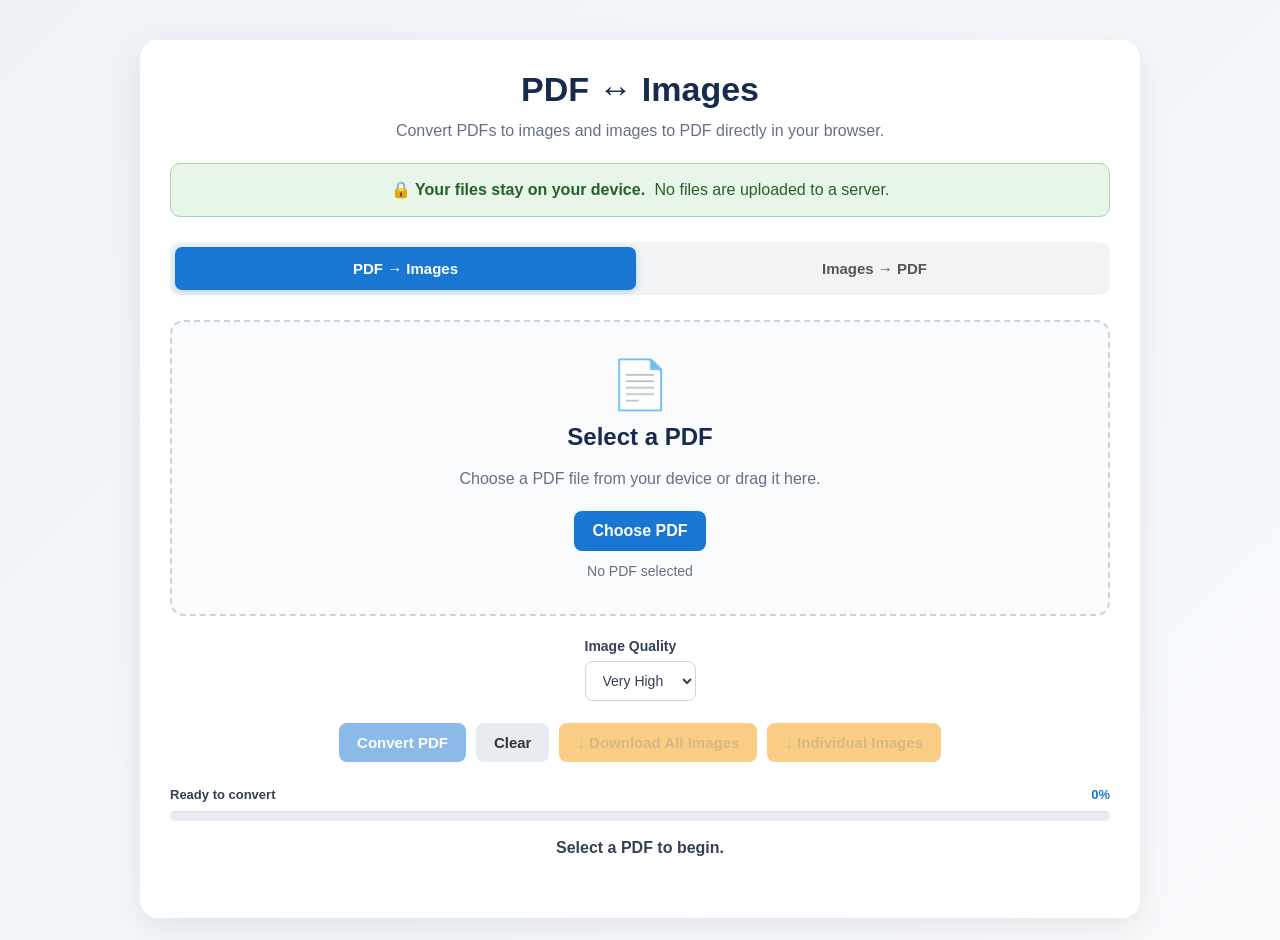
==== commit e4689c60: "Fixed the File Size Issue" ====
--- a/converter.html
+++ b/converter.html
@@ -68,6 +68,14 @@
           <button id="convertBtn" class="primary" disabled>Convert PDF</button>
 
           <button id="clearBtn" class="secondary">Clear</button>
+
+          <button id="downloadAllImagesBtn" class="amber" disabled>
+            ↓ Download All Images
+          </button>
+
+          <button id="downloadAllImagesSingleBtn" class="amber" disabled>
+            ↓ Individual Images
+          </button>
         </div>
 
         <div class="conversion-progress">
@@ -299,9 +307,8 @@
       </div>
     </div>
 
-    <!-- jsPDF -->
-
     <script src="./lib/jspdf.umd.min.js"></script>
+    <script src="./lib/jszip.min.js"></script>
 
     <!-- Application -->
 
--- a/converter.css
+++ b/converter.css
@@ -344,7 +344,8 @@
 }
 
 .primary,
-.secondary {
+.secondary,
+.amber {
   border: none;
 
   padding: 11px 18px;
@@ -391,6 +392,14 @@
   background: #dfe3e7;
 
   transform: translateY(-1px);
+}
+
+.amber {
+  background-color: #f59e0b;
+}
+
+.amber:hover {
+  background: #d97706;
 }
 
 button:disabled {
@@ -1912,7 +1921,8 @@
   }
 
   .primary,
-  .secondary {
+  .secondary,
+  .amber {
     width: 100%;
   }
 
